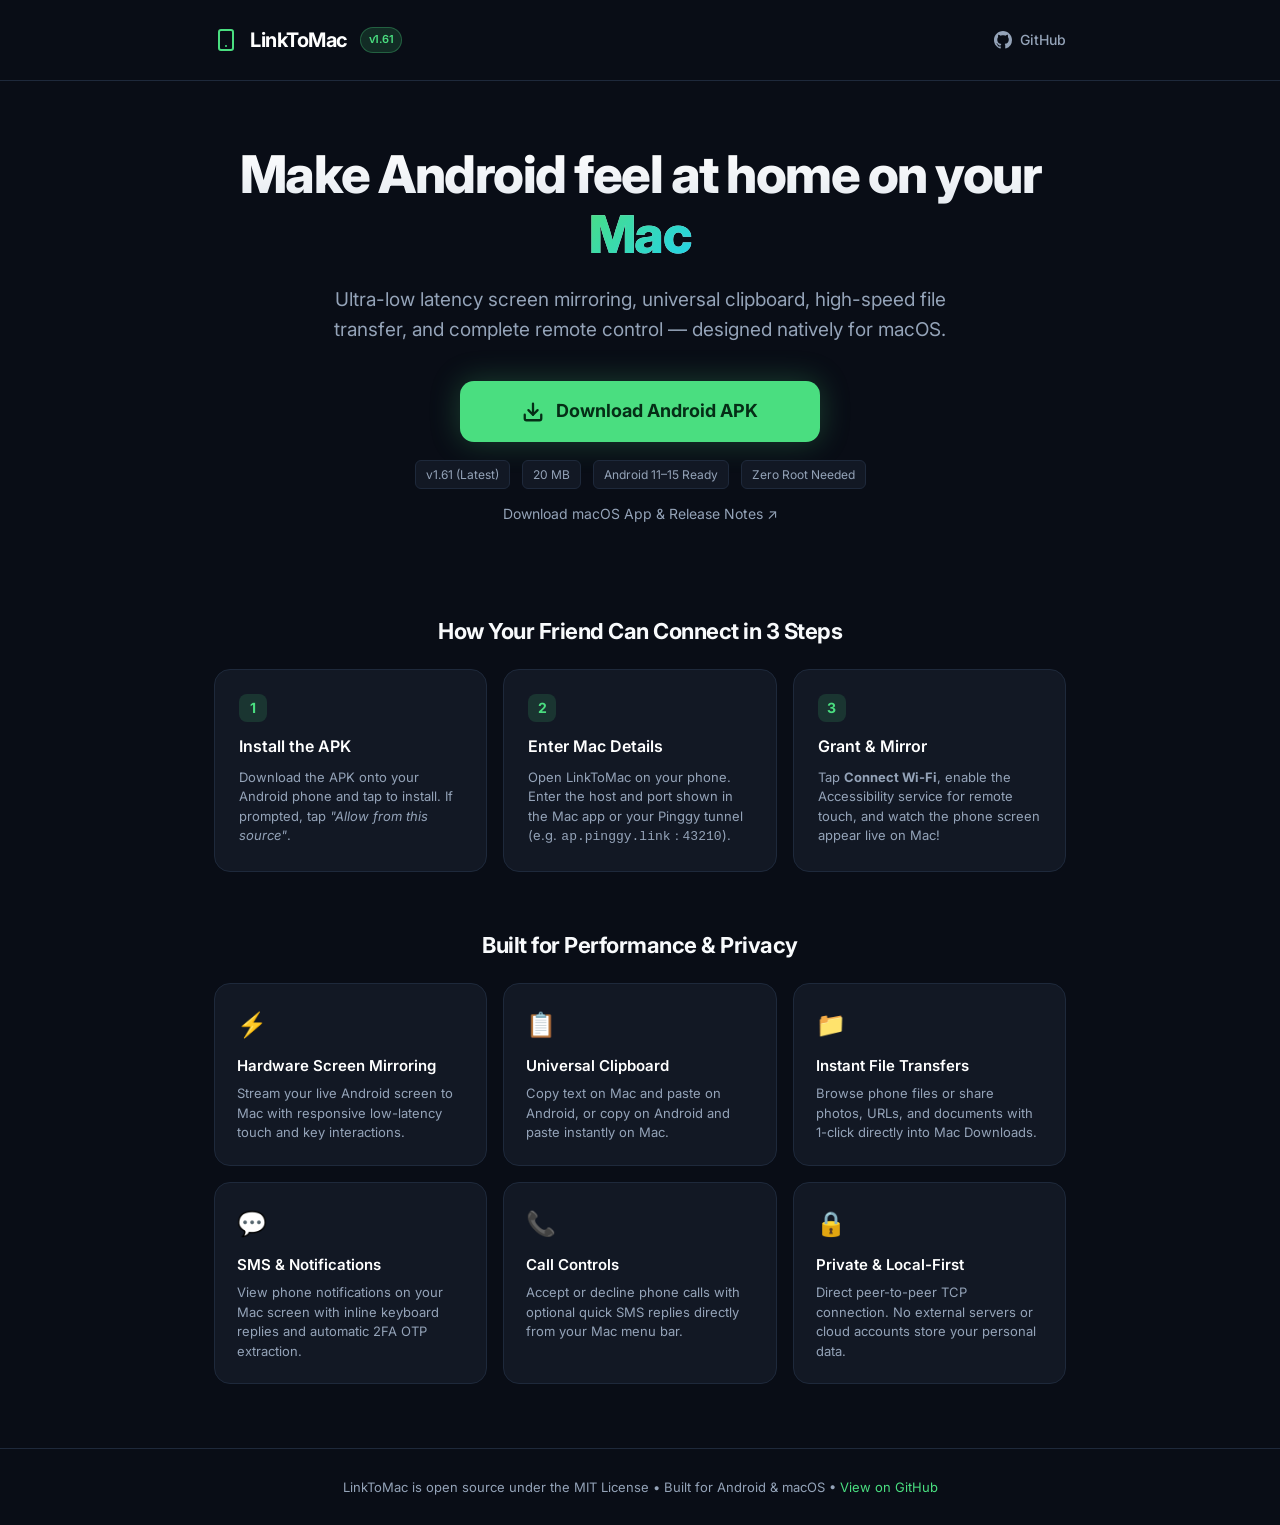
==== public/index.html @ a544c32f "feat: complete standalone native macOS & Android companion, Vercel download landing page, and remote" ====
<!DOCTYPE html>
<html lang="en">
<head>
  <meta charset="UTF-8">
  <meta name="viewport" content="width=device-width, initial-scale=1.0">
  <title>LinkToMac — Download Android & macOS Companion</title>
  <meta name="description" content="Seamless Android screen mirroring, remote control, universal clipboard, and file transfer for macOS.">
  <link rel="preconnect" href="https://fonts.googleapis.com">
  <link rel="preconnect" href="https://fonts.gstatic.com" crossorigin>
  <link href="https://fonts.googleapis.com/css2?family=Inter:wght@400;500;600;700;800&display=swap" rel="stylesheet">
  <style>
    :root {
      --bg: #090d16;
      --card-bg: #121824;
      --card-border: #1e293b;
      --primary: #4ade80;
      --primary-hover: #22c55e;
      --primary-glow: rgba(74, 222, 128, 0.25);
      --text: #f8fafc;
      --text-muted: #94a3b8;
    }

    * {
      box-sizing: border-box;
      margin: 0;
      padding: 0;
    }

    body {
      font-family: 'Inter', -apple-system, BlinkMacSystemFont, sans-serif;
      background-color: var(--bg);
      color: var(--text);
      line-height: 1.6;
      min-height: 100vh;
      display: flex;
      flex-direction: column;
    }

    .container {
      max-width: 900px;
      margin: 0 auto;
      padding: 0 24px;
      width: 100%;
    }

    /* Navbar */
    header {
      padding: 24px 0;
      border-bottom: 1px solid var(--card-border);
    }

    .nav-content {
      display: flex;
      justify-content: space-between;
      align-items: center;
    }

    .logo {
      display: flex;
      align-items: center;
      gap: 12px;
      font-size: 20px;
      font-weight: 700;
      letter-spacing: -0.5px;
      color: #fff;
      text-decoration: none;
    }

    .logo-badge {
      background: rgba(74, 222, 128, 0.15);
      color: var(--primary);
      font-size: 11px;
      font-weight: 600;
      padding: 3px 8px;
      border-radius: 999px;
      border: 1px solid rgba(74, 222, 128, 0.3);
    }

    .github-link {
      display: flex;
      align-items: center;
      gap: 8px;
      color: var(--text-muted);
      text-decoration: none;
      font-size: 14px;
      font-weight: 500;
      transition: color 0.2s;
    }

    .github-link:hover {
      color: #fff;
    }

    /* Hero Section */
    .hero {
      padding: 64px 0 40px;
      text-align: center;
    }

    .headline {
      font-size: clamp(32px, 6vw, 52px);
      font-weight: 800;
      letter-spacing: -1.5px;
      line-height: 1.15;
      margin-bottom: 20px;
      background: linear-gradient(180deg, #ffffff 0%, #cbd5e1 100%);
      -webkit-background-clip: text;
      -webkit-text-fill-color: transparent;
    }

    .headline span {
      background: linear-gradient(135deg, #4ade80 0%, #22d3ee 100%);
      -webkit-background-clip: text;
      -webkit-text-fill-color: transparent;
    }

    .subheadline {
      font-size: clamp(16px, 2.5vw, 19px);
      color: var(--text-muted);
      max-width: 640px;
      margin: 0 auto 36px;
    }

    /* CTA Buttons */
    .cta-container {
      display: flex;
      flex-direction: column;
      align-items: center;
      gap: 14px;
      margin-bottom: 48px;
    }

    .btn-primary {
      display: inline-flex;
      align-items: center;
      justify-content: center;
      gap: 12px;
      background: var(--primary);
      color: #052e16;
      font-size: 18px;
      font-weight: 700;
      padding: 16px 36px;
      border-radius: 14px;
      text-decoration: none;
      transition: all 0.2s ease;
      box-shadow: 0 0 30px var(--primary-glow);
      width: 100%;
      max-width: 360px;
    }

    .btn-primary:hover {
      background: var(--primary-hover);
      transform: translateY(-2px);
      box-shadow: 0 4px 40px rgba(74, 222, 128, 0.4);
    }

    .btn-secondary {
      display: inline-flex;
      align-items: center;
      gap: 8px;
      color: var(--text-muted);
      font-size: 14px;
      text-decoration: none;
      transition: color 0.2s;
    }

    .btn-secondary:hover {
      color: #fff;
    }

    .badge-bar {
      display: flex;
      justify-content: center;
      flex-wrap: wrap;
      gap: 12px;
      margin-top: 4px;
      font-size: 12px;
      color: var(--text-muted);
    }

    .badge-pill {
      background: var(--card-bg);
      border: 1px solid var(--card-border);
      padding: 4px 10px;
      border-radius: 6px;
    }

    /* Step Guide */
    .section-title {
      font-size: 22px;
      font-weight: 700;
      margin-bottom: 20px;
      letter-spacing: -0.5px;
      text-align: center;
    }

    .steps-grid {
      display: grid;
      grid-template-columns: repeat(auto-fit, minmax(240px, 1fr));
      gap: 16px;
      margin-bottom: 56px;
    }

    .step-card {
      background: var(--card-bg);
      border: 1px solid var(--card-border);
      border-radius: 16px;
      padding: 24px;
      position: relative;
    }

    .step-num {
      display: inline-block;
      width: 28px;
      height: 28px;
      line-height: 28px;
      text-align: center;
      background: rgba(74, 222, 128, 0.15);
      color: var(--primary);
      border-radius: 8px;
      font-weight: 700;
      font-size: 14px;
      margin-bottom: 12px;
    }

    .step-card h3 {
      font-size: 16px;
      font-weight: 600;
      margin-bottom: 8px;
      color: #fff;
    }

    .step-card p {
      font-size: 13px;
      color: var(--text-muted);
      line-height: 1.5;
    }

    /* Features Grid */
    .features-grid {
      display: grid;
      grid-template-columns: repeat(auto-fit, minmax(260px, 1fr));
      gap: 16px;
      margin-bottom: 64px;
    }

    .feature-card {
      background: var(--card-bg);
      border: 1px solid var(--card-border);
      border-radius: 16px;
      padding: 22px;
      transition: border-color 0.2s;
    }

    .feature-card:hover {
      border-color: rgba(74, 222, 128, 0.4);
    }

    .feature-icon {
      font-size: 24px;
      margin-bottom: 10px;
    }

    .feature-card h4 {
      font-size: 15px;
      font-weight: 600;
      margin-bottom: 6px;
      color: #fff;
    }

    .feature-card p {
      font-size: 13px;
      color: var(--text-muted);
      line-height: 1.5;
    }

    /* Footer */
    footer {
      margin-top: auto;
      border-top: 1px solid var(--card-border);
      padding: 28px 0;
      text-align: center;
      color: var(--text-muted);
      font-size: 13px;
    }

    footer a {
      color: var(--primary);
      text-decoration: none;
    }
  </style>
</head>
<body>

  <header>
    <div class="container nav-content">
      <a href="/" class="logo">
        <svg width="24" height="24" viewBox="0 0 24 24" fill="none" stroke="#4ade80" stroke-width="2" stroke-linecap="round" stroke-linejoin="round">
          <rect x="5" y="2" width="14" height="20" rx="2" ry="2"></rect>
          <line x1="12" y1="18" x2="12.01" y2="18"></line>
        </svg>
        LinkToMac
        <span class="logo-badge">v1.61</span>
      </a>
      <a href="https://github.com/Udbhav7002/LinktoMac" target="_blank" class="github-link">
        <svg width="18" height="18" viewBox="0 0 24 24" fill="currentColor">
          <path d="M12 0C5.37 0 0 5.37 0 12c0 5.31 3.435 9.795 8.205 11.385.6.105.825-.255.825-.57 0-.285-.015-1.23-.015-2.235-3.015.555-3.795-.735-4.035-1.41-.135-.345-.72-1.41-1.23-1.695-.42-.225-1.02-.78-.015-.795.945-.015 1.62.87 1.845 1.23 1.08 1.815 2.805 1.305 3.495.99.105-.78.42-1.305.765-1.605-2.67-.3-5.46-1.335-5.46-5.925 0-1.305.465-2.385 1.23-3.225-.12-.3-.54-1.53.12-3.18 0 0 1.005-.315 3.3 1.23.96-.27 1.98-.405 3-.405s2.04.135 3 .405c2.295-1.56 3.3-1.23 3.3-1.23.66 1.65.24 2.88.12 3.18.765.84 1.23 1.905 1.23 3.225 0 4.605-2.805 5.625-5.475 5.925.435.375.81 1.095.81 2.22 0 1.605-.015 2.895-.015 3.3 0 .315.225.69.825.57A12.02 12.02 0 0024 12c0-6.63-5.37-12-12-12z"/>
        </svg>
        GitHub
      </a>
    </div>
  </header>

  <main class="container">
    <section class="hero">
      <h1 class="headline">Make Android feel at home on your <span>Mac</span></h1>
      <p class="subheadline">
        Ultra-low latency screen mirroring, universal clipboard, high-speed file transfer, and complete remote control — designed natively for macOS.
      </p>

      <div class="cta-container">
        <a href="/downloads/LinkToMac.apk" download class="btn-primary" id="downloadBtn">
          <svg width="22" height="22" viewBox="0 0 24 24" fill="none" stroke="currentColor" stroke-width="2.5" stroke-linecap="round" stroke-linejoin="round">
            <path d="M21 15v4a2 2 0 0 1-2 2H5a2 2 0 0 1-2-2v-4"></path>
            <polyline points="7 10 12 15 17 10"></polyline>
            <line x1="12" y1="15" x2="12" y2="3"></line>
          </svg>
          Download Android APK
        </a>

        <div class="badge-bar">
          <span class="badge-pill">v1.61 (Latest)</span>
          <span class="badge-pill">20 MB</span>
          <span class="badge-pill">Android 11–15 Ready</span>
          <span class="badge-pill">Zero Root Needed</span>
        </div>

        <a href="https://github.com/Udbhav7002/LinktoMac/releases" target="_blank" class="btn-secondary">
          Download macOS App & Release Notes ↗
        </a>
      </div>
    </section>

    <!-- 3-Step Setup Guide -->
    <h2 class="section-title">How Your Friend Can Connect in 3 Steps</h2>
    <div class="steps-grid">
      <div class="step-card">
        <div class="step-num">1</div>
        <h3>Install the APK</h3>
        <p>Download the APK onto your Android phone and tap to install. If prompted, tap <em>"Allow from this source"</em>.</p>
      </div>
      <div class="step-card">
        <div class="step-num">2</div>
        <h3>Enter Mac Details</h3>
        <p>Open LinkToMac on your phone. Enter the host and port shown in the Mac app or your Pinggy tunnel (e.g. <code>ap.pinggy.link</code> : <code>43210</code>).</p>
      </div>
      <div class="step-card">
        <div class="step-num">3</div>
        <h3>Grant & Mirror</h3>
        <p>Tap <strong>Connect Wi-Fi</strong>, enable the Accessibility service for remote touch, and watch the phone screen appear live on Mac!</p>
      </div>
    </div>

    <!-- Feature Highlights -->
    <h2 class="section-title">Built for Performance & Privacy</h2>
    <div class="features-grid">
      <div class="feature-card">
        <div class="feature-icon">⚡</div>
        <h4>Hardware Screen Mirroring</h4>
        <p>Stream your live Android screen to Mac with responsive low-latency touch and key interactions.</p>
      </div>
      <div class="feature-card">
        <div class="feature-icon">📋</div>
        <h4>Universal Clipboard</h4>
        <p>Copy text on Mac and paste on Android, or copy on Android and paste instantly on Mac.</p>
      </div>
      <div class="feature-card">
        <div class="feature-icon">📁</div>
        <h4>Instant File Transfers</h4>
        <p>Browse phone files or share photos, URLs, and documents with 1-click directly into Mac Downloads.</p>
      </div>
      <div class="feature-card">
        <div class="feature-icon">💬</div>
        <h4>SMS & Notifications</h4>
        <p>View phone notifications on your Mac screen with inline keyboard replies and automatic 2FA OTP extraction.</p>
      </div>
      <div class="feature-card">
        <div class="feature-icon">📞</div>
        <h4>Call Controls</h4>
        <p>Accept or decline phone calls with optional quick SMS replies directly from your Mac menu bar.</p>
      </div>
      <div class="feature-card">
        <div class="feature-icon">🔒</div>
        <h4>Private & Local-First</h4>
        <p>Direct peer-to-peer TCP connection. No external servers or cloud accounts store your personal data.</p>
      </div>
    </div>
  </main>

  <footer>
    <div class="container">
      <p>LinkToMac is open source under the MIT License • Built for Android & macOS • <a href="https://github.com/Udbhav7002/LinktoMac" target="_blank">View on GitHub</a></p>
    </div>
  </footer>

  <script>
    // Fallback if /downloads/ is not directly served: fallback to /public/ or /LinkToMac.apk
    document.getElementById('downloadBtn').addEventListener('click', function(e) {
      setTimeout(function() {
        // Verification ping
      }, 500);
    });
  </script>
</body>
</html>
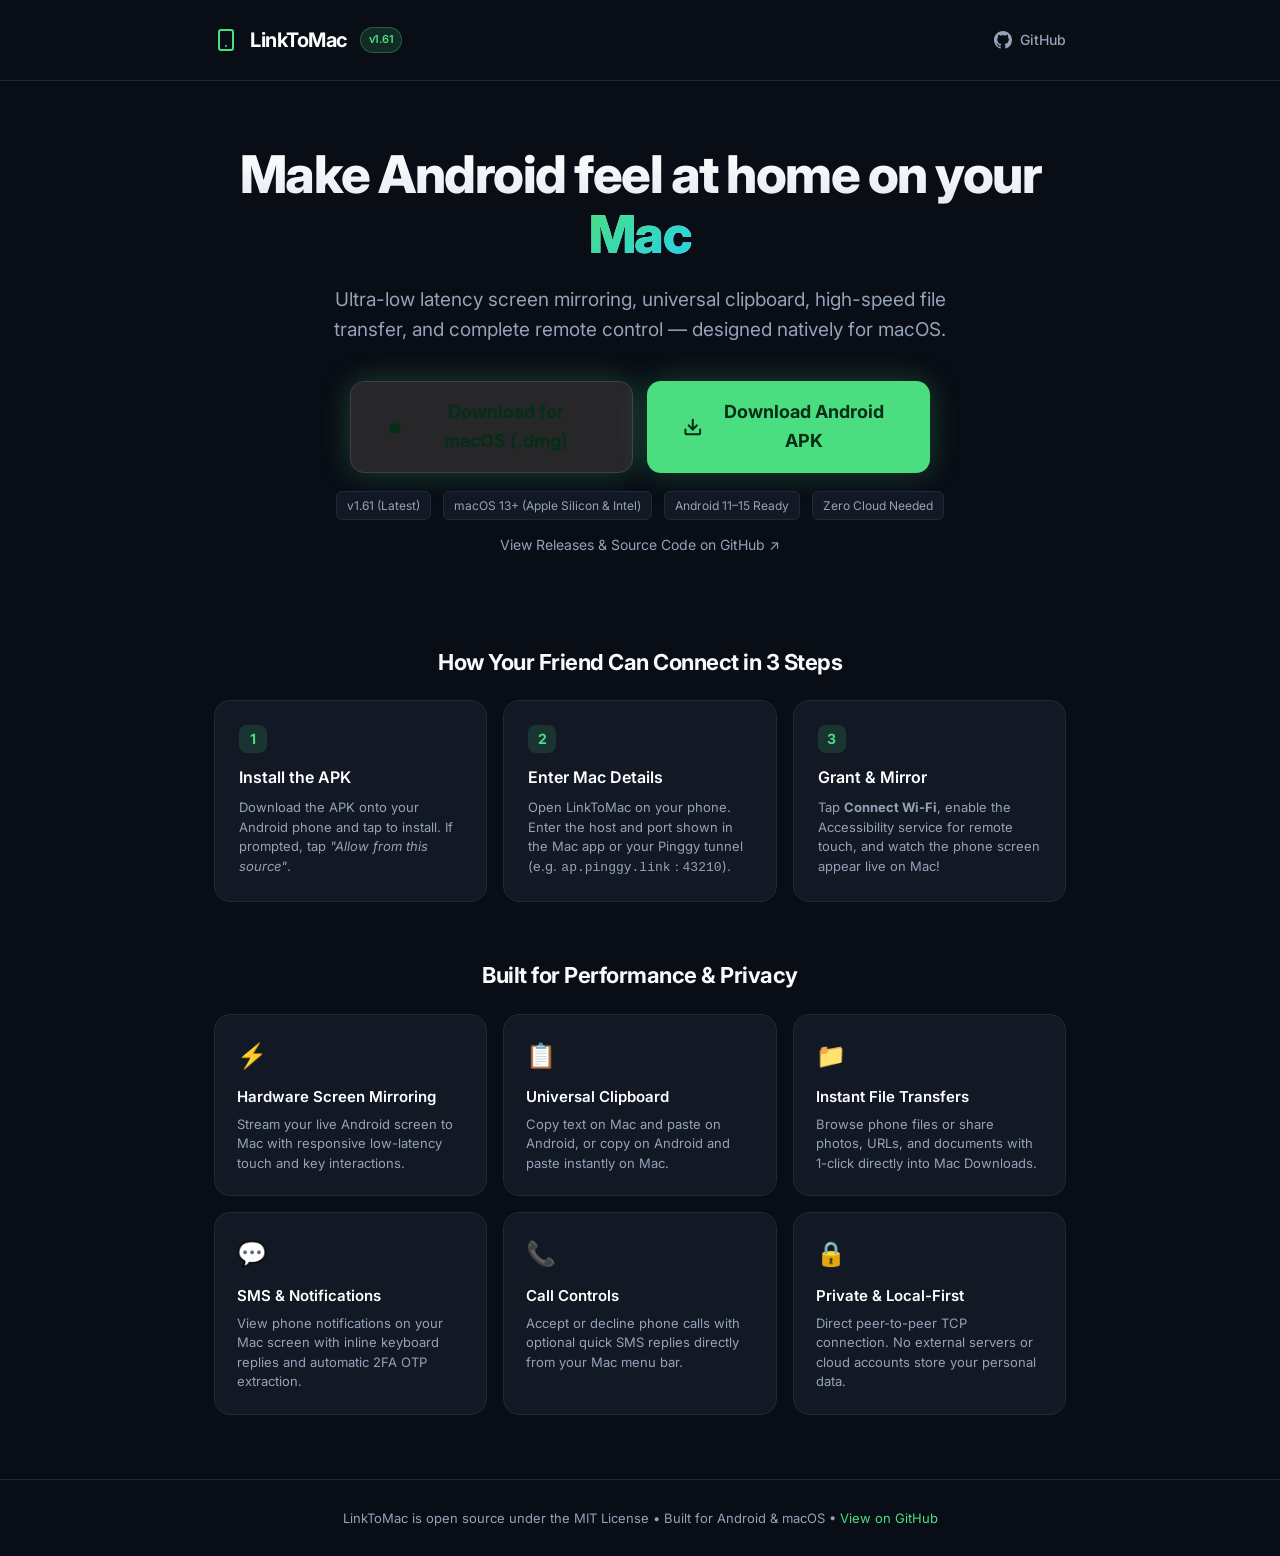
==== commit fdfde583: "feat(release): add universal release builder, install guide, dmg/zip/apk packaging, and web download" ====
--- a/public/index.html
+++ b/public/index.html
@@ -319,24 +319,32 @@
       </p>
 
       <div class="cta-container">
-        <a href="/downloads/LinkToMac.apk" download class="btn-primary" id="downloadBtn">
-          <svg width="22" height="22" viewBox="0 0 24 24" fill="none" stroke="currentColor" stroke-width="2.5" stroke-linecap="round" stroke-linejoin="round">
-            <path d="M21 15v4a2 2 0 0 1-2 2H5a2 2 0 0 1-2-2v-4"></path>
-            <polyline points="7 10 12 15 17 10"></polyline>
-            <line x1="12" y1="15" x2="12" y2="3"></line>
-          </svg>
-          Download Android APK
-        </a>
+        <div style="display: flex; gap: 14px; flex-wrap: wrap; justify-content: center; width: 100%; max-width: 580px;">
+          <a href="/downloads/LinkToMac.dmg" download class="btn-primary" id="downloadMacBtn" style="flex: 1 1 240px; min-width: 220px; background: #27272a; border: 1px solid #3f3f46;">
+            <svg width="22" height="22" viewBox="0 0 24 24" fill="currentColor">
+              <path d="M18.71 19.5c-.83 1.24-1.71 2.45-3.05 2.47-1.34.03-1.77-.79-3.29-.79-1.53 0-2 .77-3.27.82-1.31.05-2.3-1.32-3.14-2.53C4.25 17 2.94 12.45 4.7 9.39c.87-1.52 2.43-2.48 4.12-2.51 1.28-.02 2.5.87 3.29.87.78 0 2.26-1.07 3.81-.91.65.03 2.47.26 3.64 1.98-.09.06-2.17 1.28-2.15 3.81.03 3.02 2.65 4.03 2.68 4.04-.03.07-.42 1.44-1.38 2.83M15.97 6.38c.62-.75 1.04-1.8 0.93-2.85-.9.04-1.98.6-2.63 1.35-.57.65-1.07 1.72-.94 2.74 1 .08 2.02-.49 2.64-1.24z"/>
+            </svg>
+            Download for macOS (.dmg)
+          </a>
+          <a href="/downloads/LinkToMac.apk" download class="btn-primary" id="downloadBtn" style="flex: 1 1 240px; min-width: 220px;">
+            <svg width="22" height="22" viewBox="0 0 24 24" fill="none" stroke="currentColor" stroke-width="2.5" stroke-linecap="round" stroke-linejoin="round">
+              <path d="M21 15v4a2 2 0 0 1-2 2H5a2 2 0 0 1-2-2v-4"></path>
+              <polyline points="7 10 12 15 17 10"></polyline>
+              <line x1="12" y1="15" x2="12" y2="3"></line>
+            </svg>
+            Download Android APK
+          </a>
+        </div>
 
         <div class="badge-bar">
           <span class="badge-pill">v1.61 (Latest)</span>
-          <span class="badge-pill">20 MB</span>
+          <span class="badge-pill">macOS 13+ (Apple Silicon & Intel)</span>
           <span class="badge-pill">Android 11–15 Ready</span>
-          <span class="badge-pill">Zero Root Needed</span>
+          <span class="badge-pill">Zero Cloud Needed</span>
         </div>
 
         <a href="https://github.com/Udbhav7002/LinktoMac/releases" target="_blank" class="btn-secondary">
-          Download macOS App & Release Notes ↗
+          View Releases & Source Code on GitHub ↗
         </a>
       </div>
     </section>
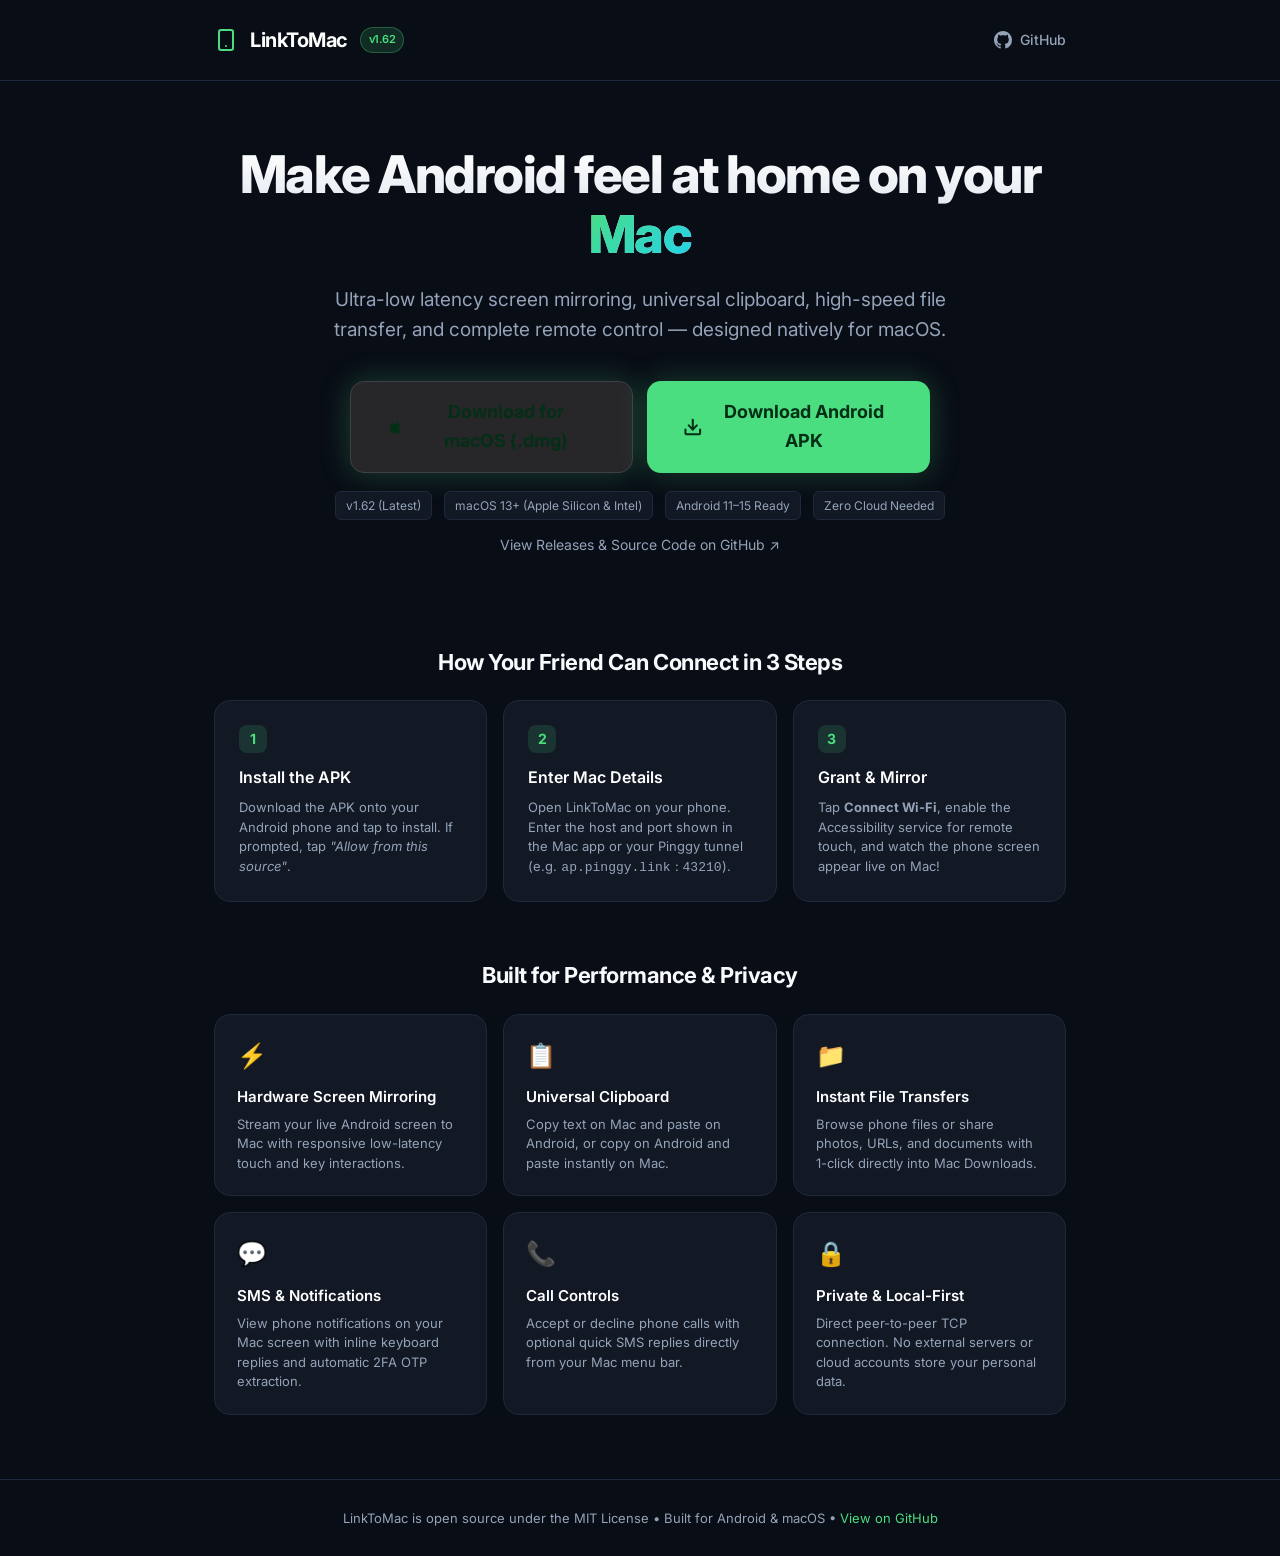
==== commit 89bf550b: "phase 10: release" ====
--- a/public/index.html
+++ b/public/index.html
@@ -300,7 +300,7 @@
           <line x1="12" y1="18" x2="12.01" y2="18"></line>
         </svg>
         LinkToMac
-        <span class="logo-badge">v1.61</span>
+        <span class="logo-badge">v1.62</span>
       </a>
       <a href="https://github.com/Udbhav7002/LinktoMac" target="_blank" class="github-link">
         <svg width="18" height="18" viewBox="0 0 24 24" fill="currentColor">
@@ -337,7 +337,7 @@
         </div>
 
         <div class="badge-bar">
-          <span class="badge-pill">v1.61 (Latest)</span>
+          <span class="badge-pill">v1.62 (Latest)</span>
           <span class="badge-pill">macOS 13+ (Apple Silicon & Intel)</span>
           <span class="badge-pill">Android 11–15 Ready</span>
           <span class="badge-pill">Zero Cloud Needed</span>
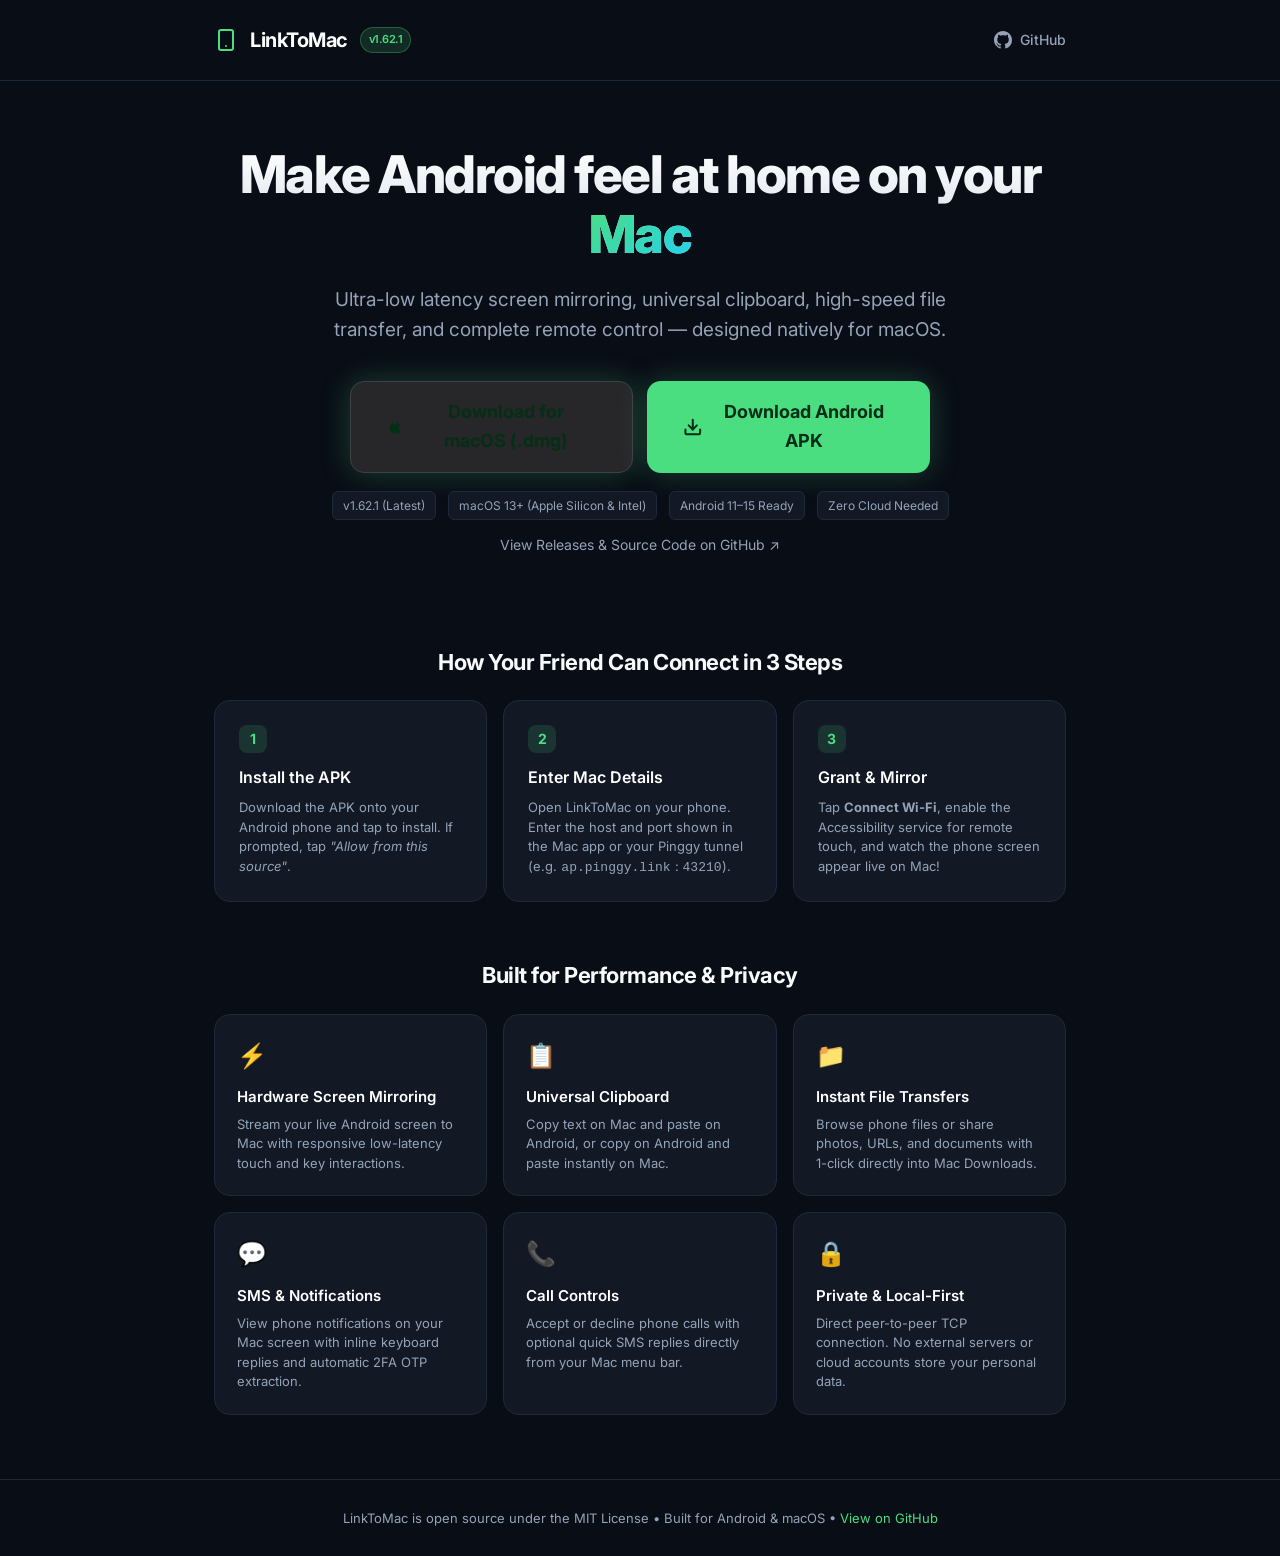
==== commit c6290c43: "feat(android): eliminate play protect fraud block and add in-app restricted settings unlock modal (v" ====
--- a/public/index.html
+++ b/public/index.html
@@ -300,7 +300,7 @@
           <line x1="12" y1="18" x2="12.01" y2="18"></line>
         </svg>
         LinkToMac
-        <span class="logo-badge">v1.62</span>
+        <span class="logo-badge">v1.62.1</span>
       </a>
       <a href="https://github.com/Udbhav7002/LinktoMac" target="_blank" class="github-link">
         <svg width="18" height="18" viewBox="0 0 24 24" fill="currentColor">
@@ -320,13 +320,13 @@
 
       <div class="cta-container">
         <div style="display: flex; gap: 14px; flex-wrap: wrap; justify-content: center; width: 100%; max-width: 580px;">
-          <a href="/downloads/LinkToMac.dmg" download class="btn-primary" id="downloadMacBtn" style="flex: 1 1 240px; min-width: 220px; background: #27272a; border: 1px solid #3f3f46;">
+          <a href="downloads/LinkToMac.dmg" download class="btn-primary" id="downloadMacBtn" style="flex: 1 1 240px; min-width: 220px; background: #27272a; border: 1px solid #3f3f46;">
             <svg width="22" height="22" viewBox="0 0 24 24" fill="currentColor">
               <path d="M18.71 19.5c-.83 1.24-1.71 2.45-3.05 2.47-1.34.03-1.77-.79-3.29-.79-1.53 0-2 .77-3.27.82-1.31.05-2.3-1.32-3.14-2.53C4.25 17 2.94 12.45 4.7 9.39c.87-1.52 2.43-2.48 4.12-2.51 1.28-.02 2.5.87 3.29.87.78 0 2.26-1.07 3.81-.91.65.03 2.47.26 3.64 1.98-.09.06-2.17 1.28-2.15 3.81.03 3.02 2.65 4.03 2.68 4.04-.03.07-.42 1.44-1.38 2.83M15.97 6.38c.62-.75 1.04-1.8 0.93-2.85-.9.04-1.98.6-2.63 1.35-.57.65-1.07 1.72-.94 2.74 1 .08 2.02-.49 2.64-1.24z"/>
             </svg>
             Download for macOS (.dmg)
           </a>
-          <a href="/downloads/LinkToMac.apk" download class="btn-primary" id="downloadBtn" style="flex: 1 1 240px; min-width: 220px;">
+          <a href="downloads/LinkToMac.apk" download class="btn-primary" id="downloadBtn" style="flex: 1 1 240px; min-width: 220px;">
             <svg width="22" height="22" viewBox="0 0 24 24" fill="none" stroke="currentColor" stroke-width="2.5" stroke-linecap="round" stroke-linejoin="round">
               <path d="M21 15v4a2 2 0 0 1-2 2H5a2 2 0 0 1-2-2v-4"></path>
               <polyline points="7 10 12 15 17 10"></polyline>
@@ -337,7 +337,7 @@
         </div>
 
         <div class="badge-bar">
-          <span class="badge-pill">v1.62 (Latest)</span>
+          <span class="badge-pill">v1.62.1 (Latest)</span>
           <span class="badge-pill">macOS 13+ (Apple Silicon & Intel)</span>
           <span class="badge-pill">Android 11–15 Ready</span>
           <span class="badge-pill">Zero Cloud Needed</span>
